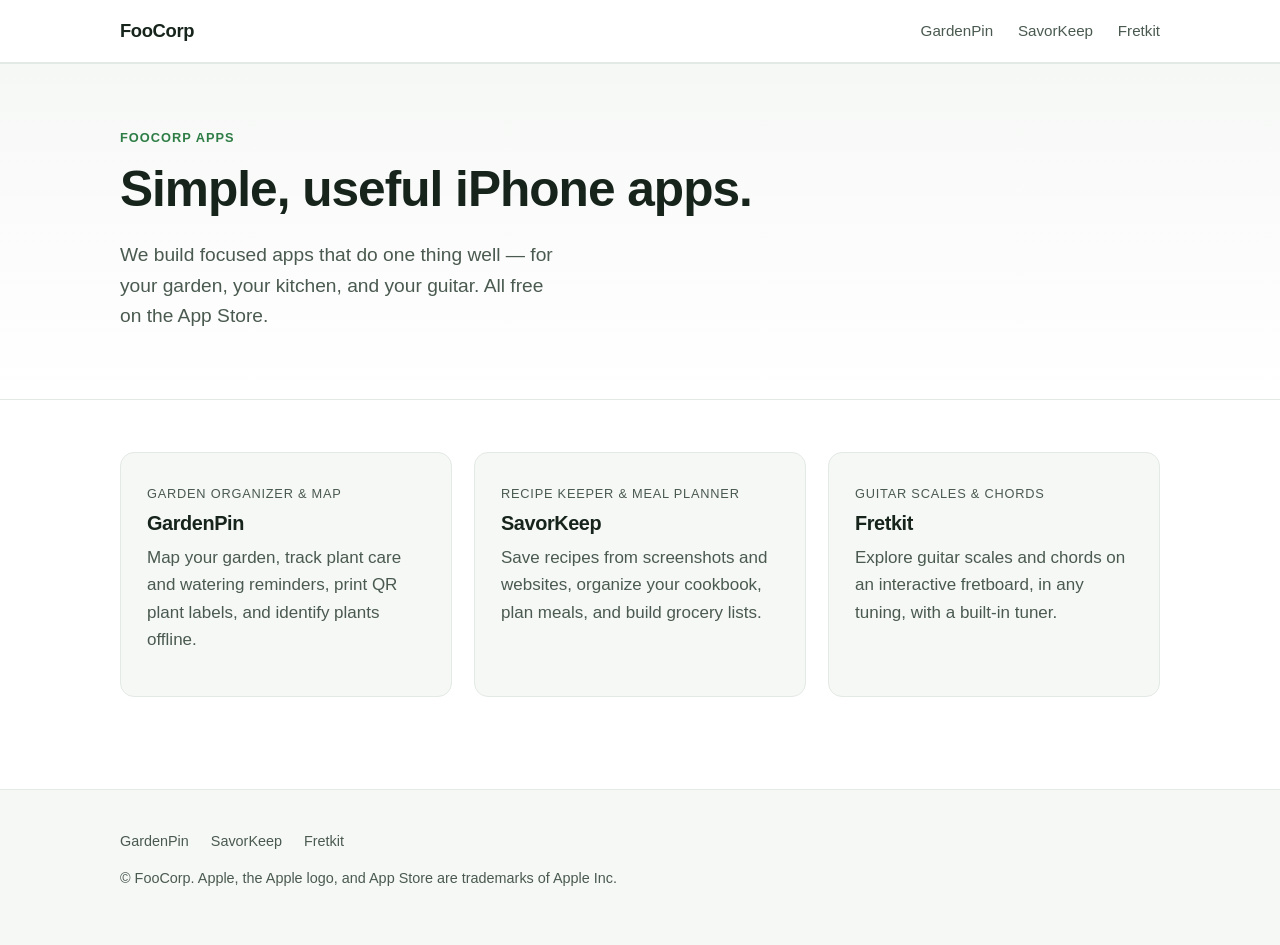
==== index.html @ d1ebab55 "FooCorp app landing pages (GardenPin, SavorKeep, Fretkit) SEO landing pages targeting the FOO-2 keyw" ====
<!DOCTYPE html>
<html lang="en">
<head>
<meta charset="utf-8" />
<meta name="viewport" content="width=device-width, initial-scale=1" />

<title>FooCorp — Useful iPhone Apps for Gardening, Cooking &amp; Guitar</title>
<meta name="description" content="FooCorp builds simple, useful iPhone apps: GardenPin (garden organizer & map), SavorKeep (recipe keeper & meal planner), and Fretkit (guitar scales & chords). All free on the App Store." />
<link rel="canonical" href="https://frank-bits.github.io/" />

<meta property="og:type" content="website" />
<meta property="og:site_name" content="FooCorp" />
<meta property="og:title" content="FooCorp — Useful iPhone Apps" />
<meta property="og:description" content="GardenPin, SavorKeep, and Fretkit — simple, useful iPhone apps, free on the App Store." />
<meta property="og:url" content="https://frank-bits.github.io/" />
<meta property="og:image" content="https://frank-bits.github.io/assets/foocorp-og.png" />
<meta name="twitter:card" content="summary_large_image" />

<!-- Google Search Console: prefer DNS domain-property verification. URL-prefix fallback: -->
<!-- <meta name="google-site-verification" content="REPLACE_WITH_GSC_TOKEN" /> -->

<link rel="stylesheet" href="/assets/style.css" />
<script src="/assets/analytics.js"></script>

<script type="application/ld+json">
{
  "@context": "https://schema.org",
  "@type": "Organization",
  "name": "FooCorp",
  "url": "https://frank-bits.github.io/",
  "description": "FooCorp builds simple, useful iPhone apps.",
  "makesOffer": [
    { "@type": "Offer", "itemOffered": { "@type": "MobileApplication", "name": "GardenPin: Plant Identifier", "url": "https://frank-bits.github.io/gardenpin/", "operatingSystem": "iOS" } },
    { "@type": "Offer", "itemOffered": { "@type": "MobileApplication", "name": "SavorKeep: Recipe Keeper", "url": "https://frank-bits.github.io/savorkeep/", "operatingSystem": "iOS" } },
    { "@type": "Offer", "itemOffered": { "@type": "MobileApplication", "name": "Fretkit: Scales & Chords", "url": "https://frank-bits.github.io/fretkit/", "operatingSystem": "iOS" } }
  ]
}
</script>
</head>

<body data-accent="gardenpin">
<header class="site-header">
  <div class="wrap">
    <a class="brand" href="/">FooCorp</a>
    <nav class="nav">
      <a href="/gardenpin/">GardenPin</a>
      <a href="/savorkeep/">SavorKeep</a>
      <a href="/fretkit/">Fretkit</a>
    </nav>
  </div>
</header>

<main>
  <section class="hero">
    <div class="wrap">
      <p class="eyebrow">FooCorp apps</p>
      <h1>Simple, useful iPhone apps.</h1>
      <p class="lede">We build focused apps that do one thing well — for your garden, your kitchen, and your guitar. All free on the App Store.</p>
    </div>
  </section>

  <section>
    <div class="wrap">
      <div class="apps">
        <a class="app-card" href="/gardenpin/">
          <span class="kicker">Garden organizer &amp; map</span>
          <h3>GardenPin</h3>
          <p>Map your garden, track plant care and watering reminders, print QR plant labels, and identify plants offline.</p>
        </a>
        <a class="app-card" href="/savorkeep/">
          <span class="kicker">Recipe keeper &amp; meal planner</span>
          <h3>SavorKeep</h3>
          <p>Save recipes from screenshots and websites, organize your cookbook, plan meals, and build grocery lists.</p>
        </a>
        <a class="app-card" href="/fretkit/">
          <span class="kicker">Guitar scales &amp; chords</span>
          <h3>Fretkit</h3>
          <p>Explore guitar scales and chords on an interactive fretboard, in any tuning, with a built-in tuner.</p>
        </a>
      </div>
    </div>
  </section>
</main>

<footer class="site-footer">
  <div class="wrap">
    <p class="links">
      <a href="/gardenpin/">GardenPin</a>
      <a href="/savorkeep/">SavorKeep</a>
      <a href="/fretkit/">Fretkit</a>
    </p>
    <p class="muted">© FooCorp. Apple, the Apple logo, and App Store are trademarks of Apple Inc.</p>
  </div>
</footer>
</body>
</html>
---- assets/style.css ----
/* FooCorp app landing pages — single shared stylesheet.
   Lightweight, no framework, no build step. ~4KB, one HTTP request, cached across pages.
   Per-app accent color set via [data-accent] on <body>. */

:root {
  --bg: #ffffff;
  --bg-soft: #f6f8f6;
  --ink: #16241c;
  --ink-soft: #4a5a50;
  --line: #e3e9e4;
  --accent: #2e7d46;      /* default; overridden per app */
  --accent-ink: #ffffff;
  --radius: 14px;
  --maxw: 1080px;
  --font: -apple-system, BlinkMacSystemFont, "Segoe UI", Roboto, Helvetica, Arial, sans-serif;
}

body[data-accent="savorkeep"] { --accent: #c2451d; }
body[data-accent="fretkit"]   { --accent: #5b3fb5; }

* { box-sizing: border-box; }
html { -webkit-text-size-adjust: 100%; scroll-behavior: smooth; }
body {
  margin: 0;
  font-family: var(--font);
  color: var(--ink);
  background: var(--bg);
  line-height: 1.6;
  font-size: 17px;
}
a { color: var(--accent); text-decoration: none; }
a:hover { text-decoration: underline; }
img { max-width: 100%; height: auto; }
h1, h2, h3 { line-height: 1.2; letter-spacing: -0.02em; margin: 0 0 .4em; }
h1 { font-size: clamp(2rem, 5vw, 3.1rem); }
h2 { font-size: clamp(1.4rem, 3.2vw, 2rem); margin-top: 0; }
p { margin: 0 0 1em; color: var(--ink-soft); }
.wrap { max-width: var(--maxw); margin: 0 auto; padding: 0 20px; }

/* Header / nav */
.site-header { border-bottom: 1px solid var(--line); background: var(--bg); }
.site-header .wrap { display: flex; align-items: center; justify-content: space-between; height: 62px; }
.brand { font-weight: 700; color: var(--ink); font-size: 1.15rem; letter-spacing: -0.02em; }
.brand:hover { text-decoration: none; }
.nav a { color: var(--ink-soft); margin-left: 20px; font-size: .95rem; }

/* Hero */
.hero { padding: 64px 0 48px; background: linear-gradient(180deg, var(--bg-soft), var(--bg)); }
.hero .eyebrow { color: var(--accent); font-weight: 700; text-transform: uppercase; letter-spacing: .08em; font-size: .8rem; margin-bottom: 12px; }
.hero p.lede { font-size: 1.2rem; max-width: 42ch; color: var(--ink-soft); }

/* Buttons / CTA */
.cta-row { display: flex; flex-wrap: wrap; gap: 12px; margin: 24px 0 8px; }
.btn {
  display: inline-flex; align-items: center; gap: 8px;
  background: var(--accent); color: var(--accent-ink);
  padding: 13px 22px; border-radius: 999px; font-weight: 600; font-size: 1rem;
}
.btn:hover { text-decoration: none; filter: brightness(1.05); }
.btn--ghost { background: transparent; color: var(--accent); border: 1.5px solid var(--accent); }

/* Sections & feature grid */
section { padding: 52px 0; border-top: 1px solid var(--line); }
.grid { display: grid; gap: 22px; grid-template-columns: repeat(auto-fit, minmax(240px, 1fr)); }
.card {
  background: var(--bg-soft); border: 1px solid var(--line);
  border-radius: var(--radius); padding: 22px;
}
.card h3 { font-size: 1.15rem; }
.card p { margin: 0; font-size: .97rem; }

/* Keyword-intent FAQ (SEO long-tail capture) */
.faq details { border-bottom: 1px solid var(--line); padding: 16px 0; }
.faq summary { font-weight: 600; cursor: pointer; color: var(--ink); font-size: 1.05rem; }
.faq p { margin: 12px 0 0; }

/* App hub cards */
.apps { display: grid; gap: 22px; grid-template-columns: repeat(auto-fit, minmax(280px, 1fr)); }
.app-card { display: block; background: var(--bg-soft); border: 1px solid var(--line); border-radius: var(--radius); padding: 26px; color: inherit; }
.app-card:hover { text-decoration: none; border-color: var(--accent); }
.app-card .kicker { font-size: .8rem; text-transform: uppercase; letter-spacing: .06em; color: var(--ink-soft); }
.app-card h3 { margin: 6px 0 8px; color: var(--ink); }

/* Footer */
.site-footer { border-top: 1px solid var(--line); background: var(--bg-soft); padding: 40px 0; margin-top: 40px; font-size: .9rem; }
.site-footer a { color: var(--ink-soft); }
.site-footer .links a { margin-right: 18px; }

.muted { color: var(--ink-soft); font-size: .9rem; }
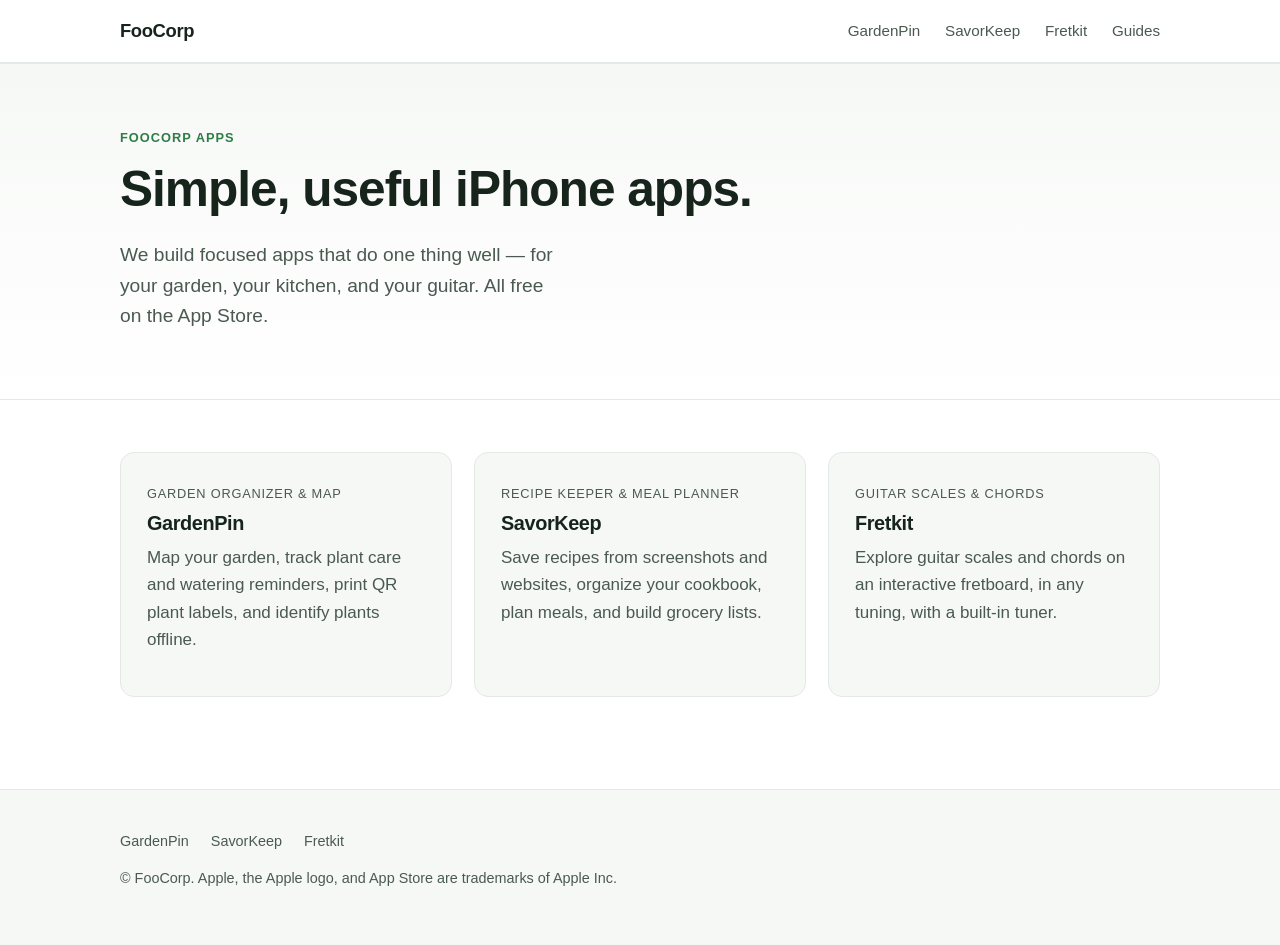
==== commit bc18da65: "FOO-6: add SEO guides section (3 keyword-targeted articles) + internal links - New /blog/ hub + 3 ar" ====
--- a/index.html
+++ b/index.html
@@ -30,7 +30,7 @@
   "url": "https://frank-bits.github.io/",
   "description": "FooCorp builds simple, useful iPhone apps.",
   "makesOffer": [
-    { "@type": "Offer", "itemOffered": { "@type": "MobileApplication", "name": "GardenPin: Plant Identifier", "url": "https://frank-bits.github.io/gardenpin/", "operatingSystem": "iOS" } },
+    { "@type": "Offer", "itemOffered": { "@type": "MobileApplication", "name": "GardenPin: Plant Identifier", "url": "https://gardenpin.com/", "operatingSystem": "iOS" } },
     { "@type": "Offer", "itemOffered": { "@type": "MobileApplication", "name": "SavorKeep: Recipe Keeper", "url": "https://frank-bits.github.io/savorkeep/", "operatingSystem": "iOS" } },
     { "@type": "Offer", "itemOffered": { "@type": "MobileApplication", "name": "Fretkit: Scales & Chords", "url": "https://frank-bits.github.io/fretkit/", "operatingSystem": "iOS" } }
   ]
@@ -43,9 +43,10 @@
   <div class="wrap">
     <a class="brand" href="/">FooCorp</a>
     <nav class="nav">
-      <a href="/gardenpin/">GardenPin</a>
+      <a href="https://gardenpin.com/">GardenPin</a>
       <a href="/savorkeep/">SavorKeep</a>
       <a href="/fretkit/">Fretkit</a>
+      <a href="/blog/">Guides</a>
     </nav>
   </div>
 </header>
@@ -62,7 +63,7 @@
   <section>
     <div class="wrap">
       <div class="apps">
-        <a class="app-card" href="/gardenpin/">
+        <a class="app-card" href="https://gardenpin.com/">
           <span class="kicker">Garden organizer &amp; map</span>
           <h3>GardenPin</h3>
           <p>Map your garden, track plant care and watering reminders, print QR plant labels, and identify plants offline.</p>
@@ -85,7 +86,7 @@
 <footer class="site-footer">
   <div class="wrap">
     <p class="links">
-      <a href="/gardenpin/">GardenPin</a>
+      <a href="https://gardenpin.com/">GardenPin</a>
       <a href="/savorkeep/">SavorKeep</a>
       <a href="/fretkit/">Fretkit</a>
     </p>
--- a/assets/style.css
+++ b/assets/style.css
@@ -81,6 +81,29 @@
 .app-card .kicker { font-size: .8rem; text-transform: uppercase; letter-spacing: .06em; color: var(--ink-soft); }
 .app-card h3 { margin: 6px 0 8px; color: var(--ink); }
 
+/* Blog / article prose (SEO content pages) */
+.breadcrumb { font-size: .85rem; padding: 20px 0 0; }
+.breadcrumb a { color: var(--ink-soft); }
+.article-head { padding: 10px 0 40px; border-top: none; }
+.article-head h1 { font-size: clamp(1.9rem, 4vw, 2.7rem); max-width: 20ch; }
+.article-meta { color: var(--ink-soft); font-size: .9rem; margin: 0; }
+.prose { max-width: 720px; }
+.prose h2 { margin-top: 1.7em; }
+.prose h3 { margin-top: 1.3em; font-size: 1.15rem; }
+.prose ul, .prose ol { color: var(--ink-soft); padding-left: 1.25em; margin: 0 0 1.1em; }
+.prose li { margin: 0 0 .45em; }
+.callout { background: var(--bg-soft); border: 1px solid var(--line); border-left: 4px solid var(--accent); border-radius: var(--radius); padding: 20px 22px; margin: 26px 0; }
+.callout h3 { margin: 0 0 .3em; font-size: 1.1rem; }
+.callout p { margin: 0 0 14px; }
+.callout p:last-child { margin: 0; }
+.post-list { list-style: none; padding: 0; margin: 0; display: grid; gap: 18px; }
+.post-list li { margin: 0; }
+.post-list a { display: block; background: var(--bg-soft); border: 1px solid var(--line); border-radius: var(--radius); padding: 20px 22px; color: inherit; }
+.post-list a:hover { text-decoration: none; border-color: var(--accent); }
+.post-list .kicker { font-size: .78rem; text-transform: uppercase; letter-spacing: .06em; color: var(--ink-soft); }
+.post-list h3 { margin: 5px 0 6px; color: var(--ink); }
+.post-list p { margin: 0; font-size: .95rem; }
+
 /* Footer */
 .site-footer { border-top: 1px solid var(--line); background: var(--bg-soft); padding: 40px 0; margin-top: 40px; font-size: .9rem; }
 .site-footer a { color: var(--ink-soft); }
